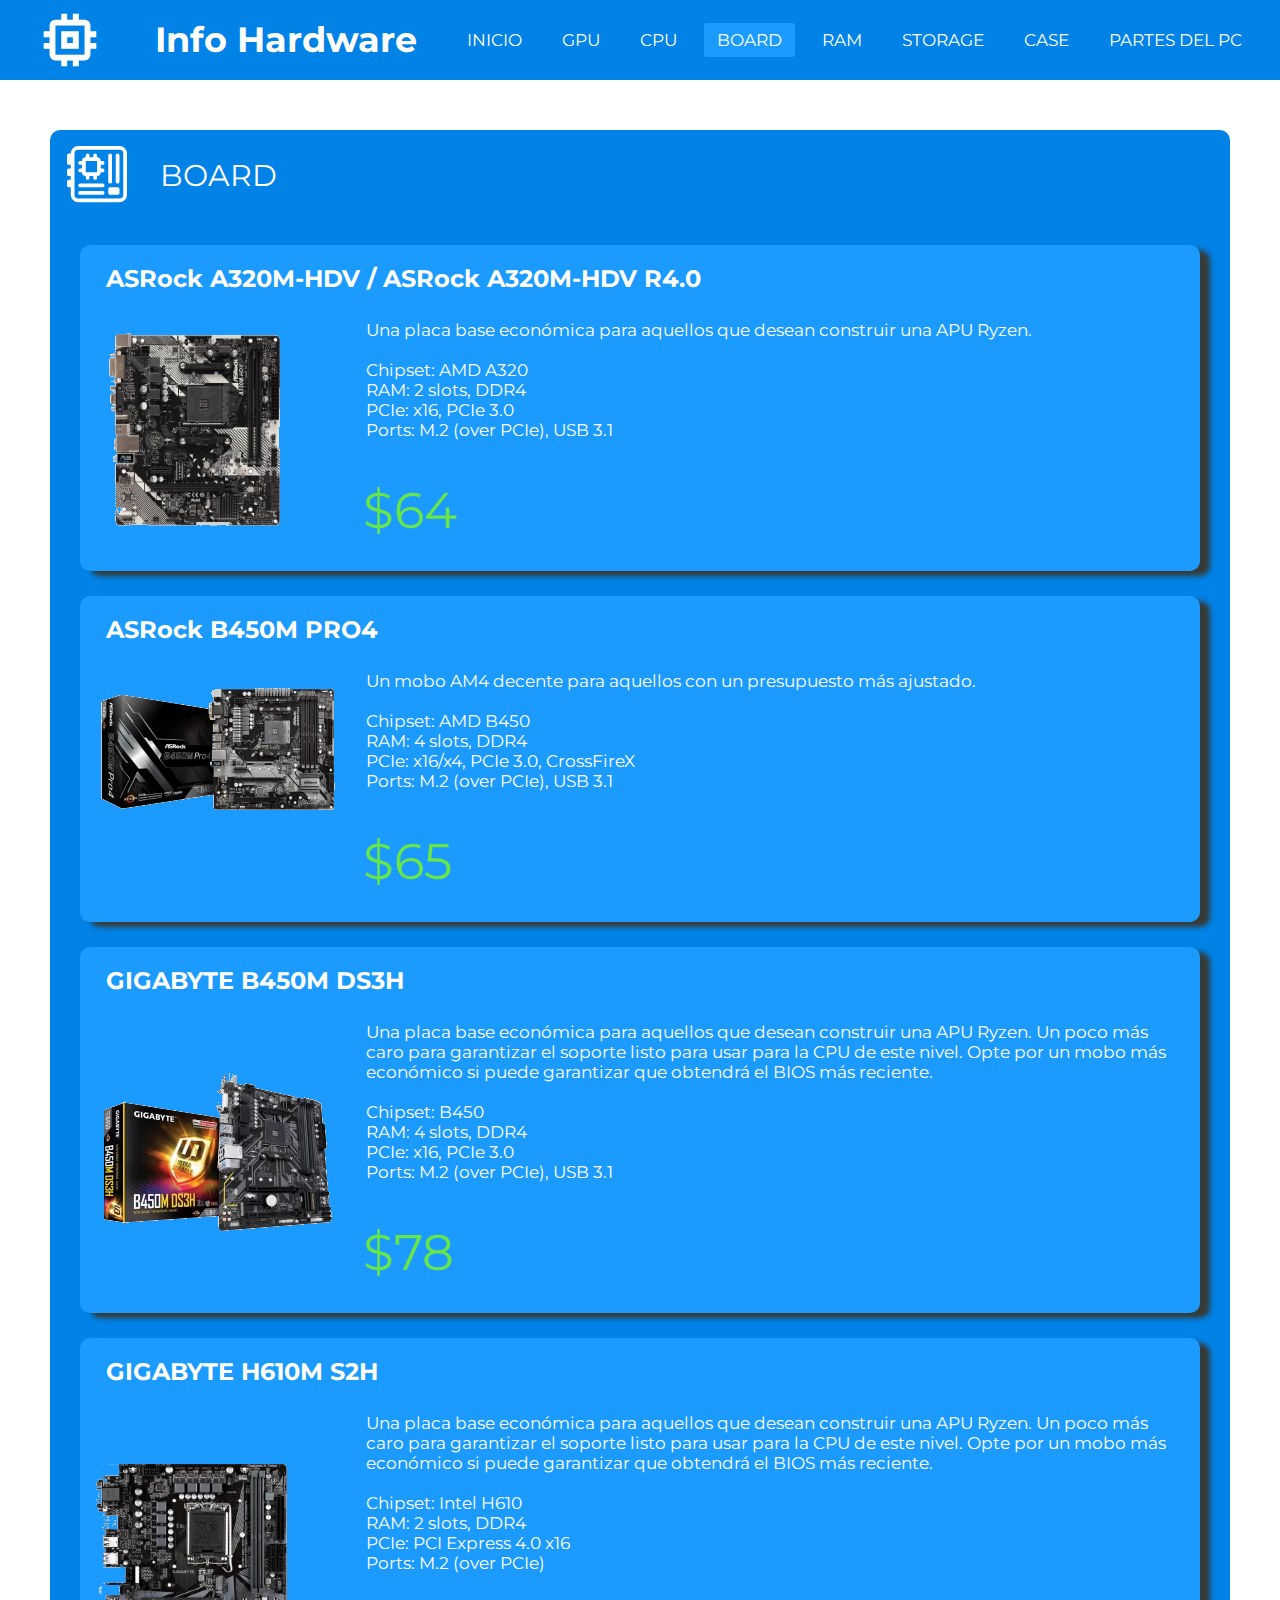
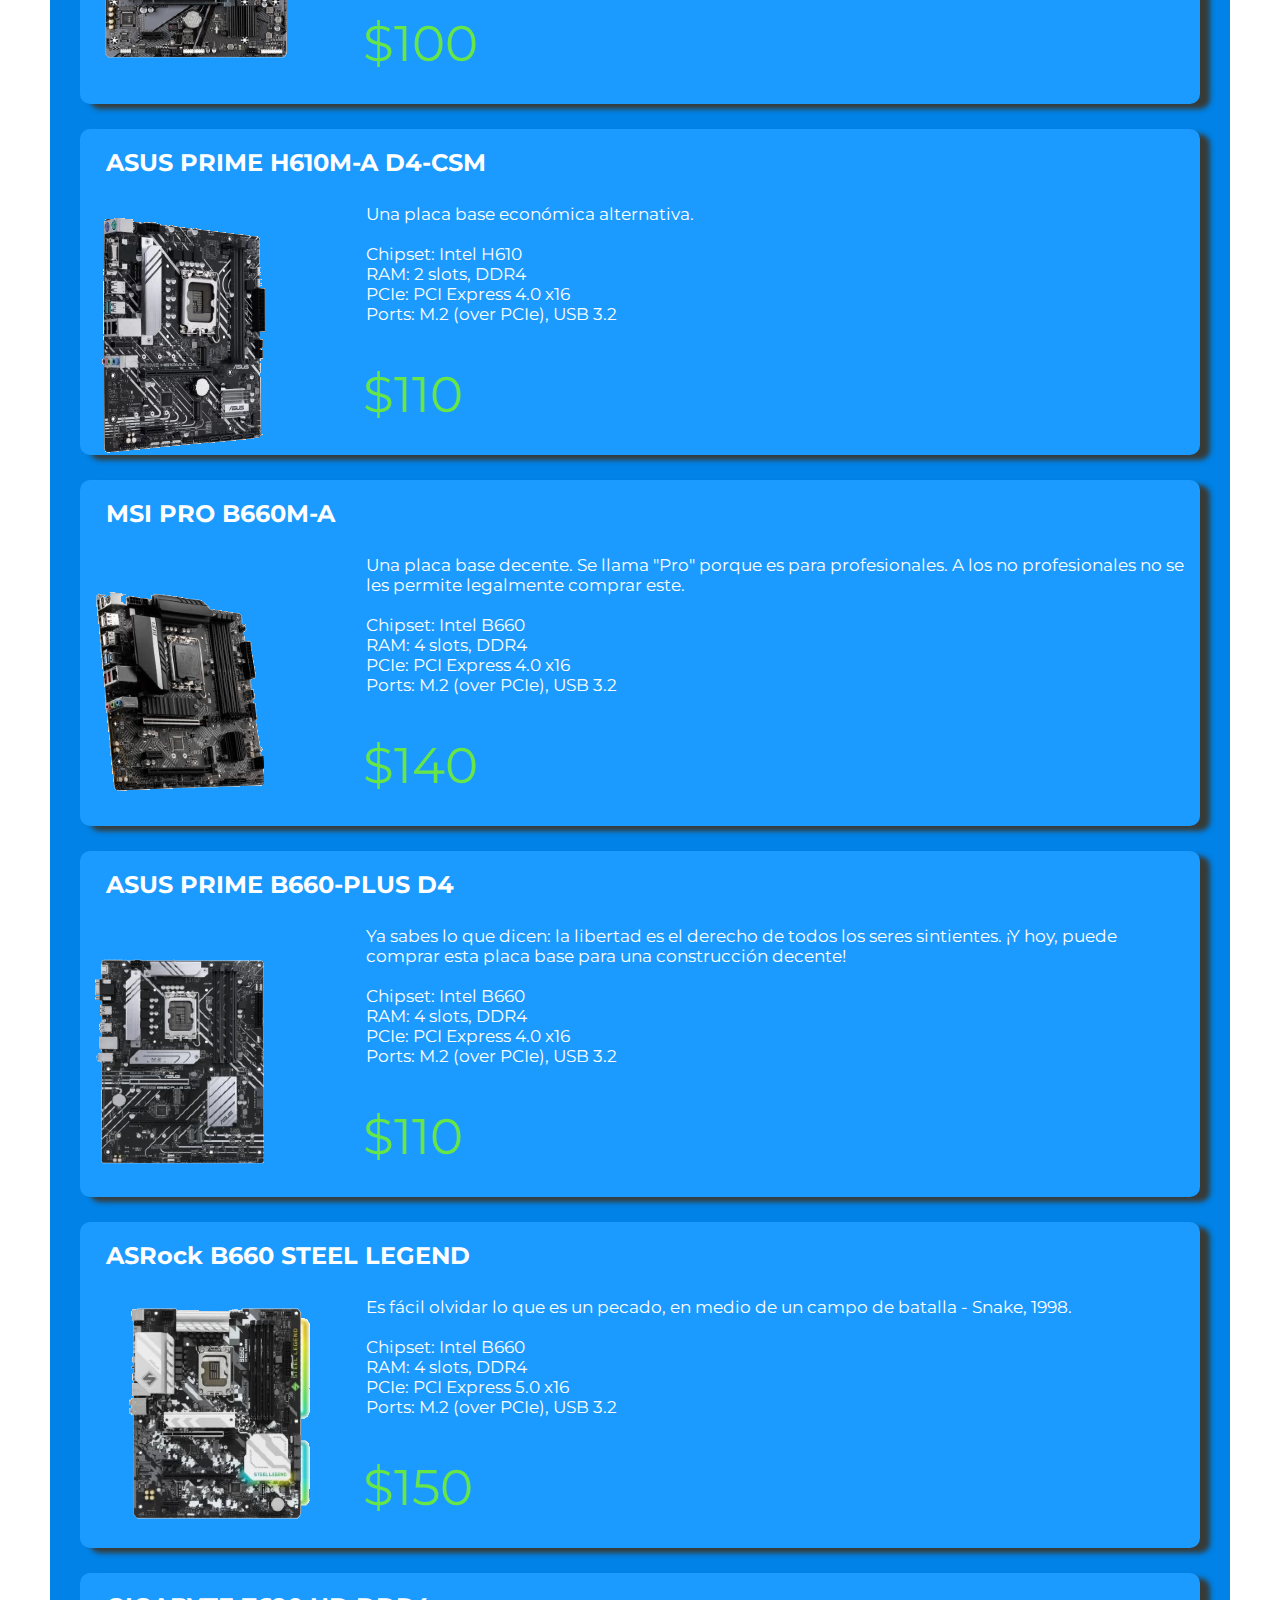
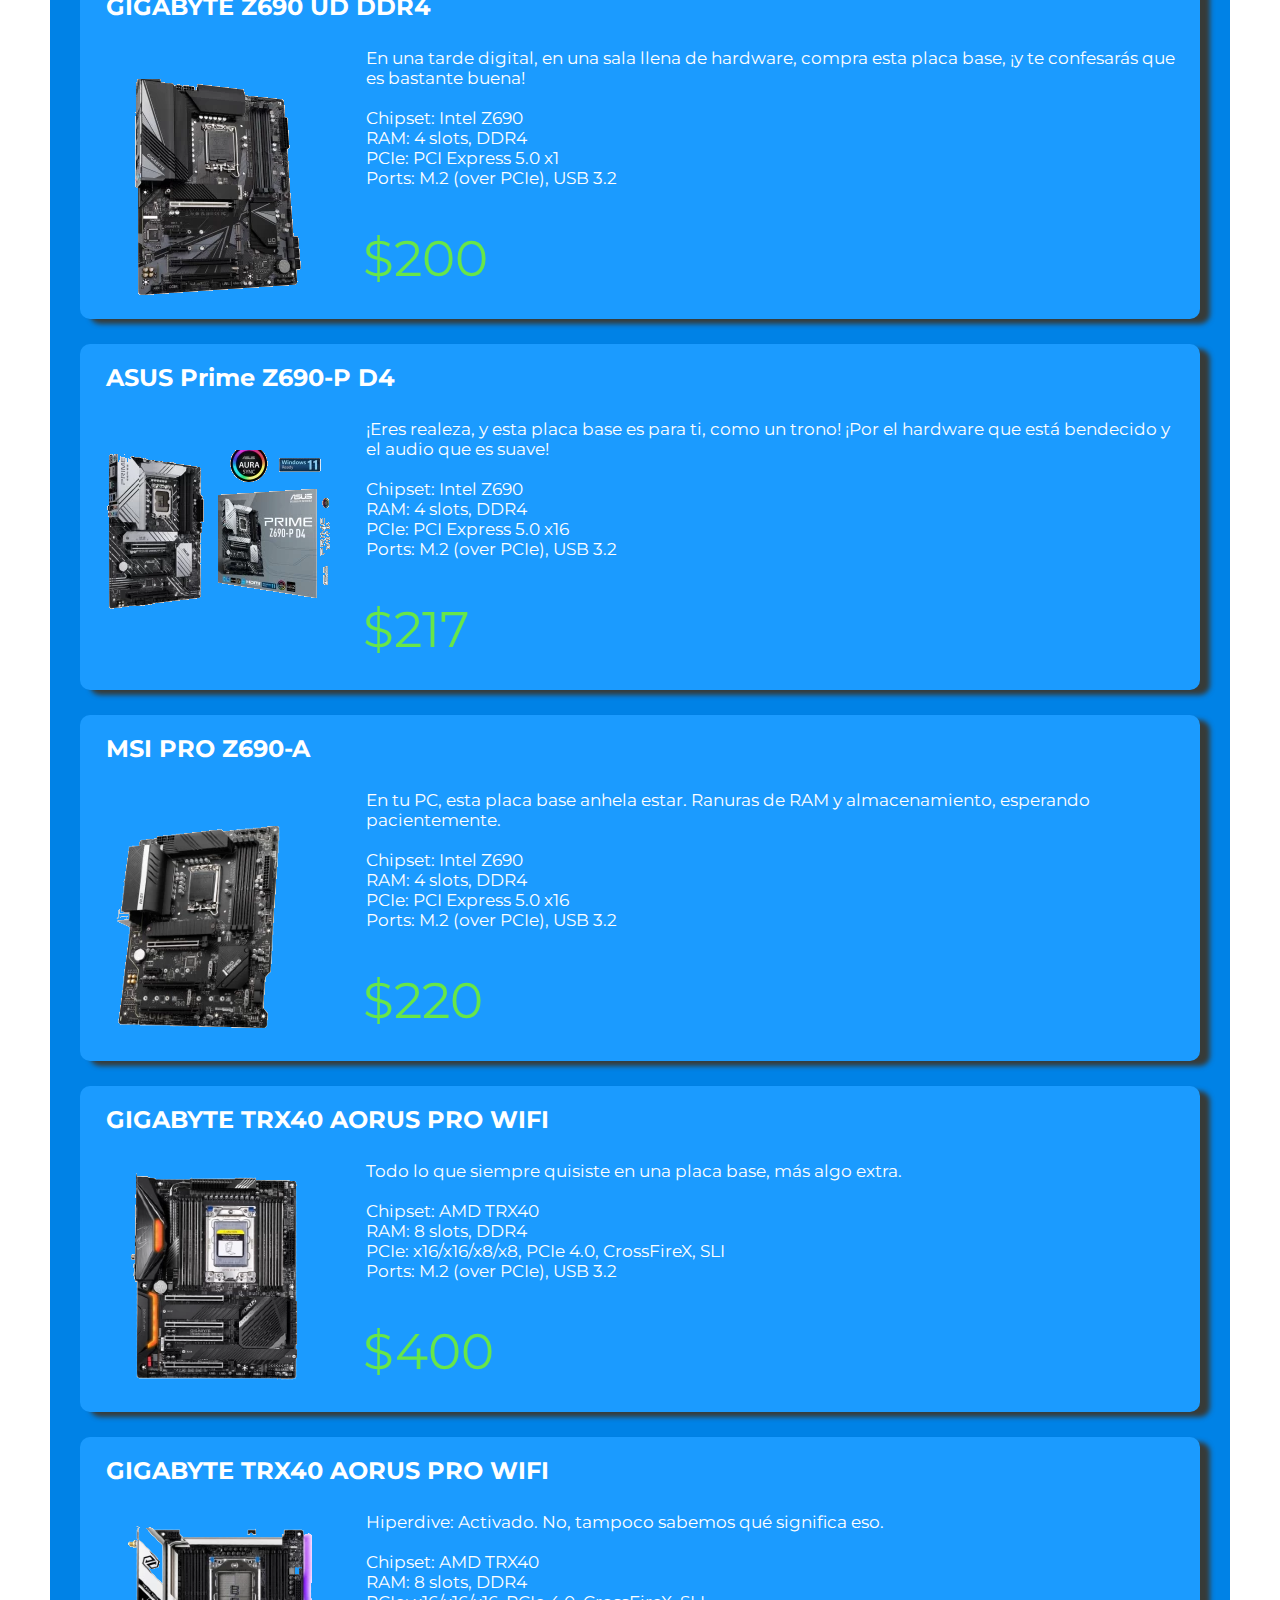
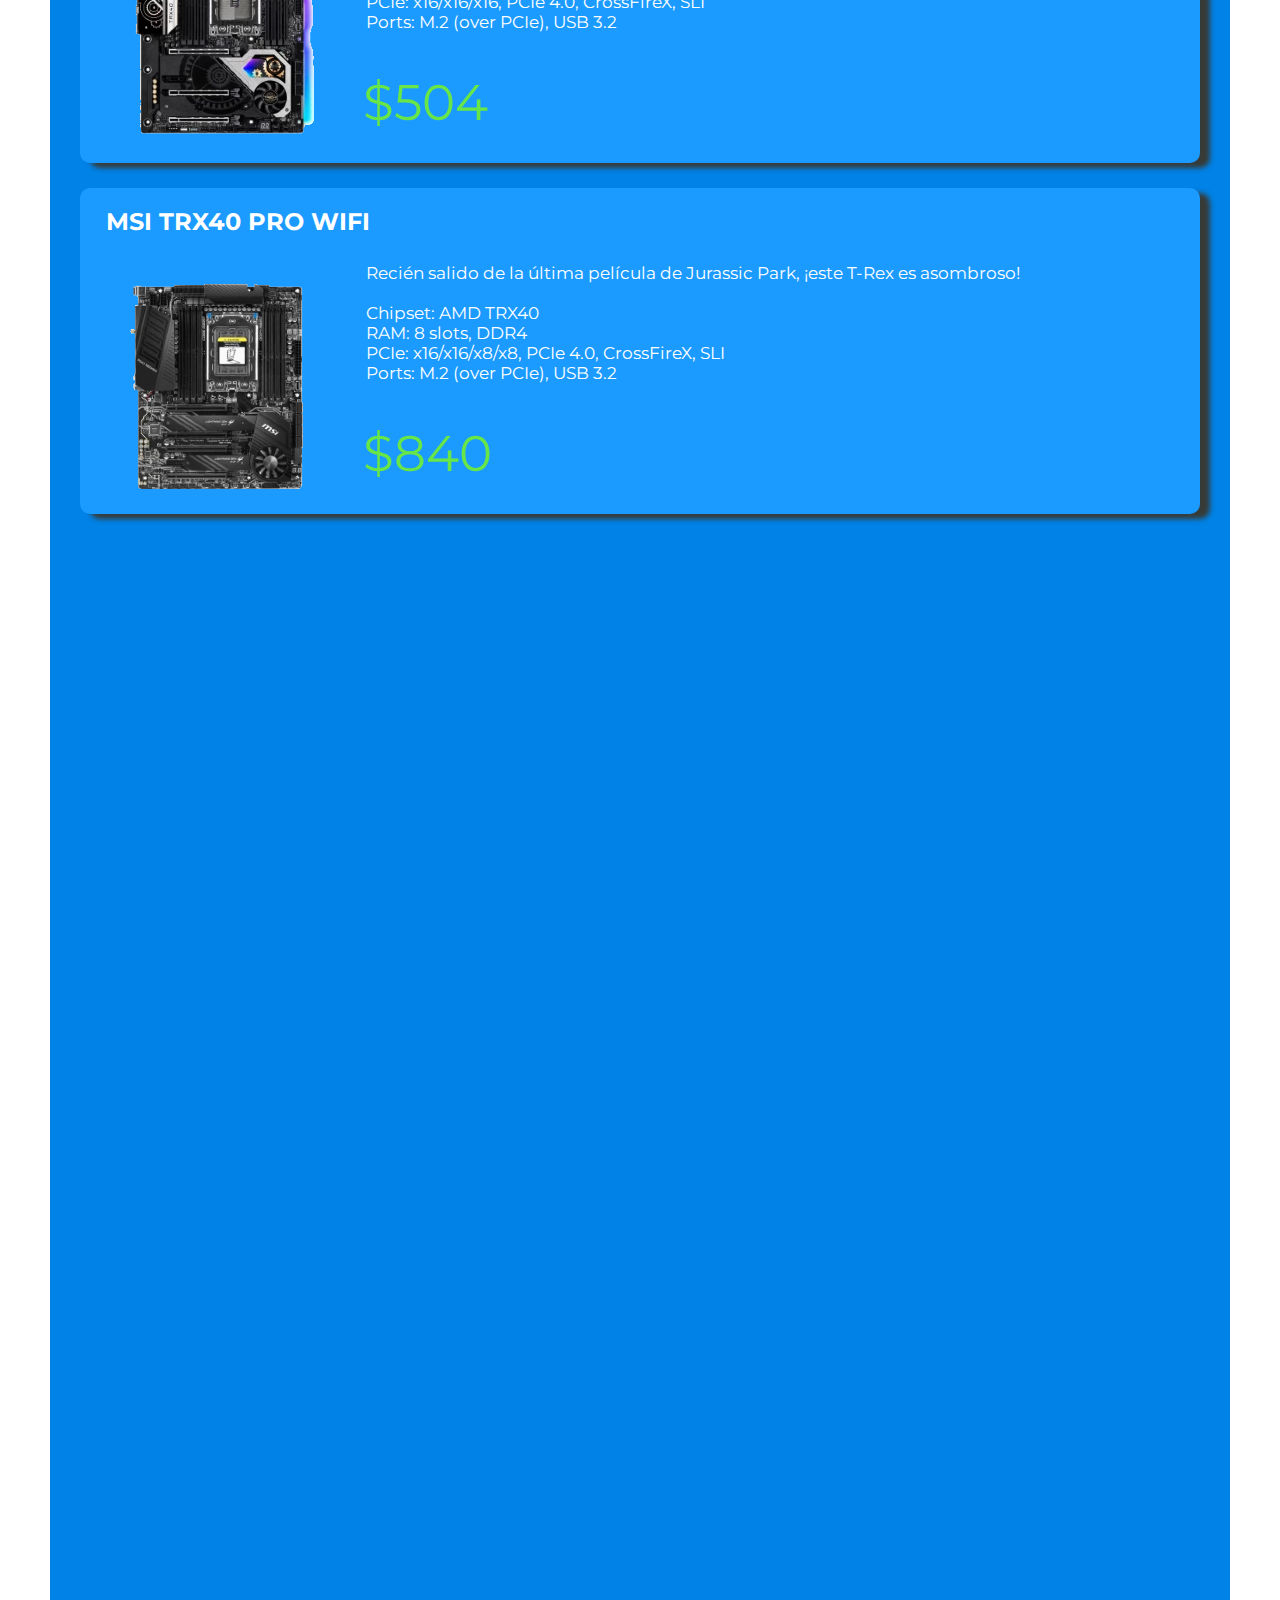
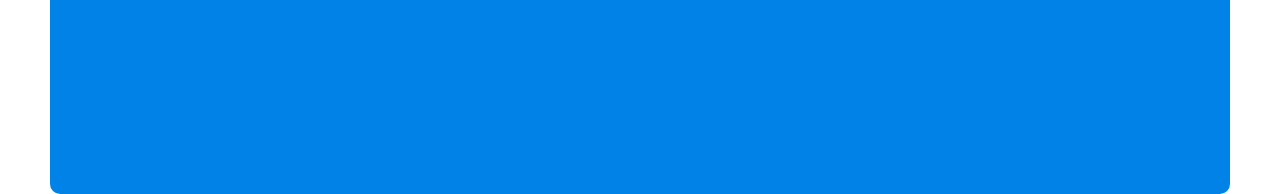
==== InfoSoftware/board.html @ 23f040f6 "Add files via upload" ====
<!DOCTYPE html>
<html>
<head>
    <meta charset='utf-8'>
    <meta http-equiv='X-UA-Compatible' content='IE=edge'>
    <title>Info Hardware</title>
    <meta name='viewport' content='width=device-width, initial-scale=1'>
    <link rel='stylesheet' type='text/css' media='screen' href='main.css'>
    <script src='script.js'></script>
    <link href="https://fonts.googleapis.com/css?family=Lobster" rel="stylesheet" type="text/css">
    <link href='https://fonts.googleapis.com/css?family=Montserrat' rel='stylesheet'>
    <link rel="icon" href="" type="image/icon type">
    <link rel="stylesheet" href="https://cdnjs.cloudflare.com/ajax/libs/font-awesome/4.7.0/css/font-awesome.min.css">
    <link rel="stylesheet" href="https://fonts.googleapis.com/icon?family=Material+Icons">
    <link href="https://cdn.jsdelivr.net/npm/bootstrap@5.1.3/dist/css/bootstrap.min.css" rel="stylesheet" integrity="sha384-1BmE4kWBq78iYhFldvKuhfTAU6auU8tT94WrHftjDbrCEXSU1oBoqyl2QvZ6jIW3">

</head>
<body>
    <nav>
        <i class="material-icons" id="t">memory</i>
        <label class="logo">Info Hardware</label>
        <ul>
            <li><a href="../InfoSoftware/index.html">Inicio</a></li>
            <li><a href="../InfoSoftware/gpu.html">GPU</a></li>
            <li><a href="../InfoSoftware/cpu.html">CPU</a></li>
            <li><a class="active" href="../InfoSoftware/board.html">Board</a></li>
            <li><a href="../InfoSoftware/ram.html">Ram</a></li>
            <li><a href="../InfoSoftware/str.html">Storage</a></li>
            <li><a href="../InfoSoftware/case.html">Case</a></li>
            <li><a href="../InfoSoftware/fuente.html">PARTES DEL PC</a></li>

        </ul>
    </nav>


    <div class="space">
        <svg xmlns="http://www.w3.org/2000/svg" width="16" height="16" fill="currentColor" class="bi bi-motherboard" viewBox="0 0 16 16">
            <path d="M11.5 2a.5.5 0 0 1 .5.5v7a.5.5 0 0 1-1 0v-7a.5.5 0 0 1 .5-.5Zm2 0a.5.5 0 0 1 .5.5v7a.5.5 0 0 1-1 0v-7a.5.5 0 0 1 .5-.5Zm-10 8a.5.5 0 0 0 0 1h6a.5.5 0 0 0 0-1h-6Zm0 2a.5.5 0 0 0 0 1h6a.5.5 0 0 0 0-1h-6ZM5 3a1 1 0 0 0-1 1h-.5a.5.5 0 0 0 0 1H4v1h-.5a.5.5 0 0 0 0 1H4a1 1 0 0 0 1 1v.5a.5.5 0 0 0 1 0V8h1v.5a.5.5 0 0 0 1 0V8a1 1 0 0 0 1-1h.5a.5.5 0 0 0 0-1H9V5h.5a.5.5 0 0 0 0-1H9a1 1 0 0 0-1-1v-.5a.5.5 0 0 0-1 0V3H6v-.5a.5.5 0 0 0-1 0V3Zm0 1h3v3H5V4Zm6.5 7a.5.5 0 0 0-.5.5v1a.5.5 0 0 0 .5.5h2a.5.5 0 0 0 .5-.5v-1a.5.5 0 0 0-.5-.5h-2Z"/>
            <path d="M1 2a2 2 0 0 1 2-2h11a2 2 0 0 1 2 2v11a2 2 0 0 1-2 2H3a2 2 0 0 1-2-2v-2H.5a.5.5 0 0 1-.5-.5v-1A.5.5 0 0 1 .5 9H1V8H.5a.5.5 0 0 1-.5-.5v-1A.5.5 0 0 1 .5 6H1V5H.5a.5.5 0 0 1-.5-.5v-2A.5.5 0 0 1 .5 2H1Zm1 11a1 1 0 0 0 1 1h11a1 1 0 0 0 1-1V2a1 1 0 0 0-1-1H3a1 1 0 0 0-1 1v11Z"/>
          </svg>
        <label class="front">BOARD</label>

   
        <div class="cmp">
            <h2 class="tit2">ASRock A320M-HDV / ASRock A320M-HDV R4.0</h2>
            <p class="prrf">Una placa base económica para aquellos que desean construir una APU Ryzen.<br>
            <br>Chipset: AMD A320<br>RAM: 2 slots, DDR4<br>PCIe: x16, PCIe 3.0<br>Ports: M.2 (over PCIe), USB 3.1</p>
                <p class="price">$64</p>
                <img class="img" src="../InfoSoftware/imagenes/board1.png">
        </div>

        <div class="cmp">
            <h2 class="tit2">ASRock B450M PRO4</h2>
            <p class="prrf">Un mobo AM4 decente para aquellos con un presupuesto más ajustado.<br>
            <br>Chipset: AMD B450<br>RAM: 4 slots, DDR4<br>PCIe: x16/x4, PCIe 3.0, CrossFireX<br>Ports: M.2 (over PCIe), USB 3.1</p>
                <p class="price">$65</p>
                <img class="img" src="../InfoSoftware/imagenes/board2.png">
        </div>

        <div class="cmp">
            <h2 class="tit2">GIGABYTE B450M DS3H</h2>
            <p class="prrf">Una placa base económica para aquellos que desean construir una APU Ryzen. Un poco más caro para garantizar el soporte listo para usar para la CPU de este nivel. Opte por un mobo más económico si puede garantizar que obtendrá el BIOS más reciente.<br>
            <br>Chipset: B450<br>RAM: 4 slots, DDR4<br>PCIe: x16, PCIe 3.0<br>Ports: M.2 (over PCIe), USB 3.1</p>
                <p class="price">$78</p>
                <img class="img" src="../InfoSoftware/imagenes/board3.png">
        </div>

        <div class="cmp">
            <h2 class="tit2">GIGABYTE H610M S2H</h2>
            <p class="prrf">Una placa base económica para aquellos que desean construir una APU Ryzen. Un poco más caro para garantizar el soporte listo para usar para la CPU de este nivel. Opte por un mobo más económico si puede garantizar que obtendrá el BIOS más reciente.<br>
            <br>Chipset: Intel H610<br>RAM: 2 slots, DDR4<br>PCIe: PCI Express 4.0 x16<br>Ports: M.2 (over PCIe)</p>
                <p class="price">$100</p>
                <img class="img" src="../InfoSoftware/imagenes/board4.png">
        </div>

        <div class="cmp">
            <h2 class="tit2">ASUS PRIME H610M-A D4-CSM</h2>
            <p class="prrf">Una placa base económica alternativa.<br>
            <br>Chipset: Intel H610<br>RAM: 2 slots, DDR4<br>PCIe: PCI Express 4.0 x16<br>Ports: M.2 (over PCIe), USB 3.2</p>
                <p class="price">$110</p>
                <img class="img" src="../InfoSoftware/imagenes/board5.png">
        </div>

        <div class="cmp">
            <h2 class="tit2">MSI PRO B660M-A</h2>
            <p class="prrf">Una placa base decente. Se llama "Pro" porque es para profesionales. A los no profesionales no se les permite legalmente comprar este.<br>
            <br>Chipset: Intel B660<br>RAM: 4 slots, DDR4<br>PCIe: PCI Express 4.0 x16<br>Ports: M.2 (over PCIe), USB 3.2</p>
                <p class="price">$140</p>
                <img class="img" src="../InfoSoftware/imagenes/board6.png">
        </div>

        <div class="cmp">
            <h2 class="tit2">ASUS PRIME B660-PLUS D4</h2>
            <p class="prrf">Ya sabes lo que dicen: la libertad es el derecho de todos los seres sintientes. ¡Y hoy, puede comprar esta placa base para una construcción decente!<br>
            <br>Chipset: Intel B660<br>RAM: 4 slots, DDR4<br>PCIe: PCI Express 4.0 x16<br>Ports: M.2 (over PCIe), USB 3.2</p>
                <p class="price">$110</p>
                <img class="img" src="../InfoSoftware/imagenes/board7.png">
        </div>
        
        <div class="cmp">
            <h2 class="tit2">ASRock B660 STEEL LEGEND</h2>
            <p class="prrf">Es fácil olvidar lo que es un pecado, en medio de un campo de batalla - Snake, 1998.<br>
            <br>Chipset: Intel B660<br>RAM: 4 slots, DDR4<br>PCIe: PCI Express 5.0 x16<br>Ports: M.2 (over PCIe), USB 3.2</p>
                <p class="price">$150</p>
                <img class="img" src="../InfoSoftware/imagenes/board8.png">
        </div>

        <div class="cmp">
            <h2 class="tit2">GIGABYTE Z690 UD DDR4</h2>
            <p class="prrf">En una tarde digital, en una sala llena de hardware, compra esta placa base, ¡y te confesarás que es bastante buena!<br>
            <br>Chipset: Intel Z690<br>RAM: 4 slots, DDR4<br>PCIe: PCI Express 5.0 x1<br>Ports: M.2 (over PCIe), USB 3.2</p>
                <p class="price">$200</p>
                <img class="img" src="../InfoSoftware/imagenes/board9.png">
        </div>

        <div class="cmp">
            <h2 class="tit2">ASUS Prime Z690-P D4</h2>
            <p class="prrf">¡Eres realeza, y esta placa base es para ti, como un trono! ¡Por el hardware que está bendecido y el audio que es suave!<br>
            <br>Chipset: Intel Z690<br>RAM: 4 slots, DDR4<br>PCIe: PCI Express 5.0 x16<br>Ports: M.2 (over PCIe), USB 3.2 </p>
                <p class="price">$217</p>
                <img class="img" src="../InfoSoftware/imagenes/board10.png">
        </div>

        <div class="cmp">
            <h2 class="tit2">MSI PRO Z690-A</h2>
            <p class="prrf">En tu PC, esta placa base anhela estar. Ranuras de RAM y almacenamiento, esperando pacientemente.<br>
            <br>Chipset: Intel Z690<br>RAM: 4 slots, DDR4<br>PCIe: PCI Express 5.0 x16<br>Ports: M.2 (over PCIe), USB 3.2 </p>
                <p class="price">$220</p>
                <img class="img" src="../InfoSoftware/imagenes/board11.png">
        </div>

        <div class="cmp">
            <h2 class="tit2">GIGABYTE TRX40 AORUS PRO WIFI</h2>
            <p class="prrf">Todo lo que siempre quisiste en una placa base, más algo extra.<br>
            <br>Chipset: AMD TRX40<br>RAM: 8 slots, DDR4<br>PCIe: x16/x16/x8/x8, PCIe 4.0, CrossFireX, SLI<br>Ports: M.2 (over PCIe), USB 3.2</p>
                <p class="price">$400</p>
                <img class="img" src="../InfoSoftware/imagenes/board12.png">
        </div>

        <div class="cmp">
            <h2 class="tit2">GIGABYTE TRX40 AORUS PRO WIFI</h2>
            <p class="prrf">Hiperdive: Activado. No, tampoco sabemos qué significa eso.<br>
            <br>Chipset: AMD TRX40<br>RAM: 8 slots, DDR4<br>PCIe: x16/x16/x16, PCIe 4.0, CrossFireX, SLI<br>Ports: M.2 (over PCIe), USB 3.2</p>
                <p class="price">$504</p>
                <img class="img" src="../InfoSoftware/imagenes/board13.png">
        </div>

        <div class="cmp">
            <h2 class="tit2">MSI TRX40 PRO WIFI</h2>
            <p class="prrf">Recién salido de la última película de Jurassic Park, ¡este T-Rex es asombroso!<br>
            <br>Chipset: AMD TRX40<br>RAM: 8 slots, DDR4<br>PCIe: x16/x16/x8/x8, PCIe 4.0, CrossFireX, SLI<br>Ports: M.2 (over PCIe), USB 3.2</p>
                <p class="price">$840</p>
                <img class="img" src="../InfoSoftware/imagenes/board14.png">
        </div>
        
        
    </div>
    </div>
    
</body>
</html>
---- InfoSoftware/main.css ----
*{
    padding: 0px;
    margin: 0px;
    text-decoration: none;
    list-style: none;
    box-sizing: border-box;
}

body{
    font-family: montserrat;
}

nav{
    background-color: #0082e6;
    height: 80px;
    width: 100%;
}

label.logo{
    color: white;
    font-size: 35px;
    line-height: 80px;
    padding: 0 15px;
    font-weight: bold;
    position: absolute;
}

nav ul{
    float:right;
    margin-right: 20px;
}

nav ul li{
    display: inline-block;
    line-height: 80px;
    margin: 0 5px;
}

nav ul li a{
    color:white;
    font-size: 17px;
    text-transform: uppercase;
    padding: 7px 13px;
    border-radius: 3px;
}

a.active,a:hover{
    background-color: #1b9bff;
    transition: .5s;
}

.tit{
    font-weight: bold;
}

#t{
    color: white;
    font-size: 70px;
    line-height: 80px;
    padding: 0 35px;
}

.space{
    background-color: #0082e6;
    border-radius: 10px;
    margin-top: 50px;
    margin-left: 50px;
    margin-right: 50px;
    padding-bottom: 100%;
}

.front{
    color:white;
    font-size: 30px;
    text-transform: uppercase;
    padding: 7px 13px;
    position: absolute;
    margin-top: 20px;
    margin-left: 20px;
}

.space svg{
    width: 60px;
    height: 80px;
    margin-left: 17px;
    margin-top: 6px;
    color: white;
}

.cmp{
    background-color: #1b9bff;
    margin-left: 30px;
    margin-right: 30px;
    margin-top: 25px;
    border-radius: 10px;
    box-shadow: 10px 5px 5px rgb(55, 59, 56);
    color: white;
    padding: 7px 13px;
    padding-bottom: 30px;
    
}

.cmp img{
    display: inline-block;
    position: relative;
    float: left;
    margin-top: -210px;
}

.tit2{
    font-weight: bold;
    padding: 7px 13px;
    margin-top:5px;
}

.prrf{
    position: relative;
    padding-left: 13px;
    margin-top: 20px;
    margin-left: 260px;
    font-size: 17px;
}

.prrf-main{
    position: relative;
    padding-left: 13px;
    margin-top: 20px;
    margin-left: 13px;
    font-size: 17px;
}

.cmp-main{
    background-color: #1b9bff;
    margin-left: 30px;
    margin-right: 30px;
    margin-top: 25px;
    border-radius: 10px;
    box-shadow: 10px 5px 5px black;
    color: white;
    padding: 7px 13px;
    padding-bottom: 5%
}

.price{
    margin-left: 270px;
    margin-top: 40px;
    font-size: 50px;
    color: rgb(104, 230, 72);
}
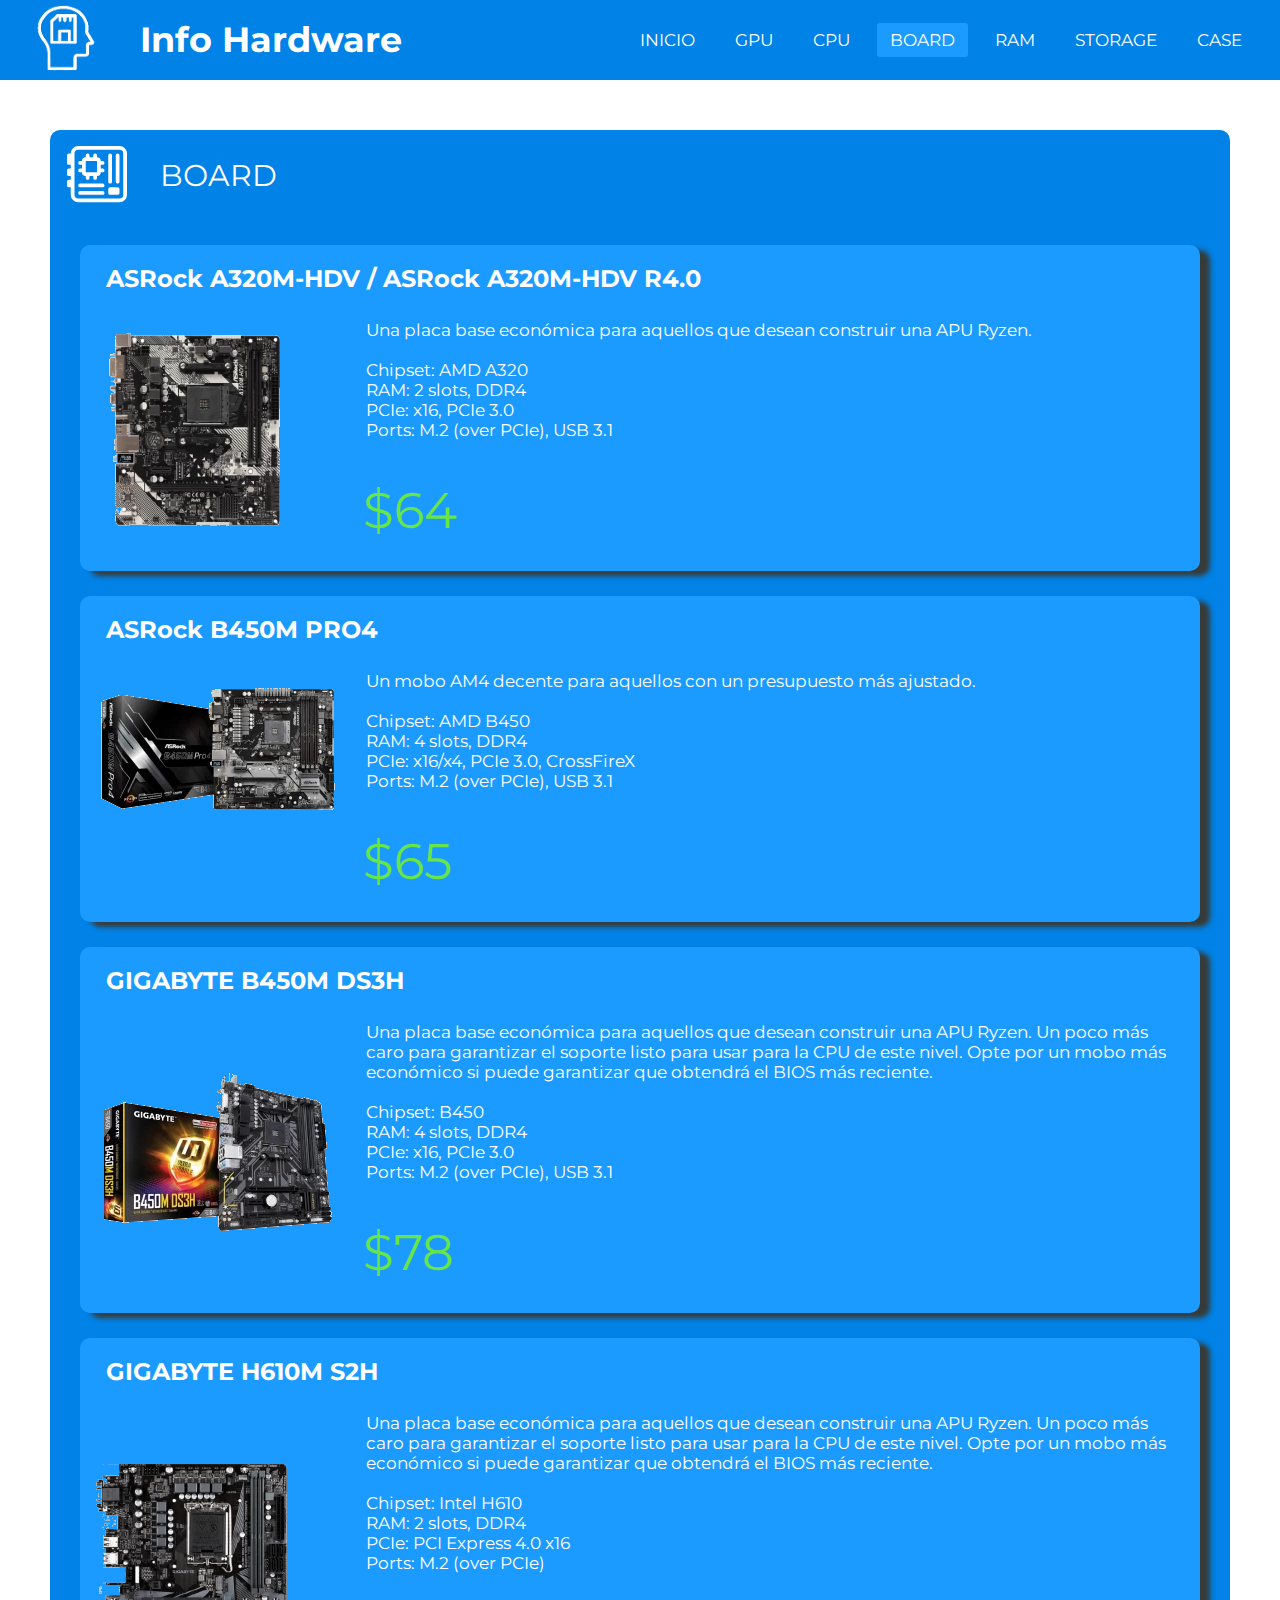
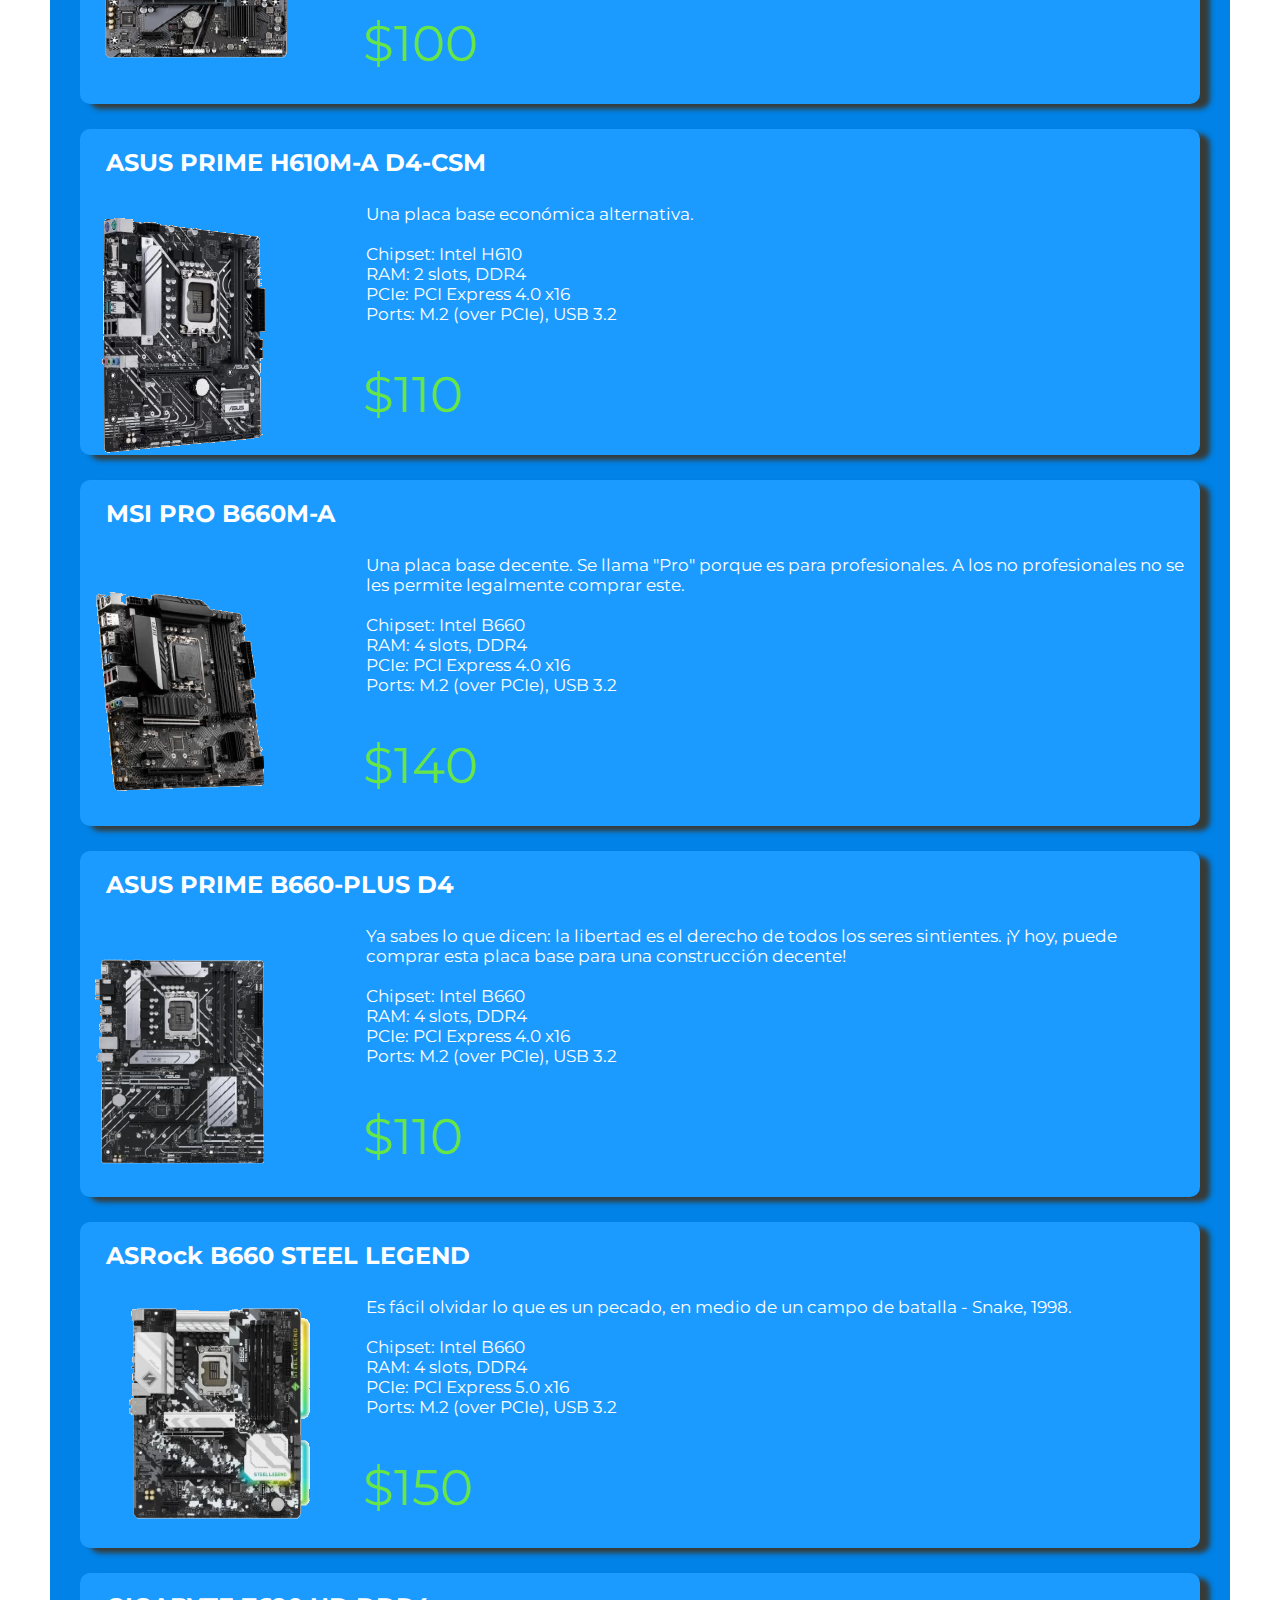
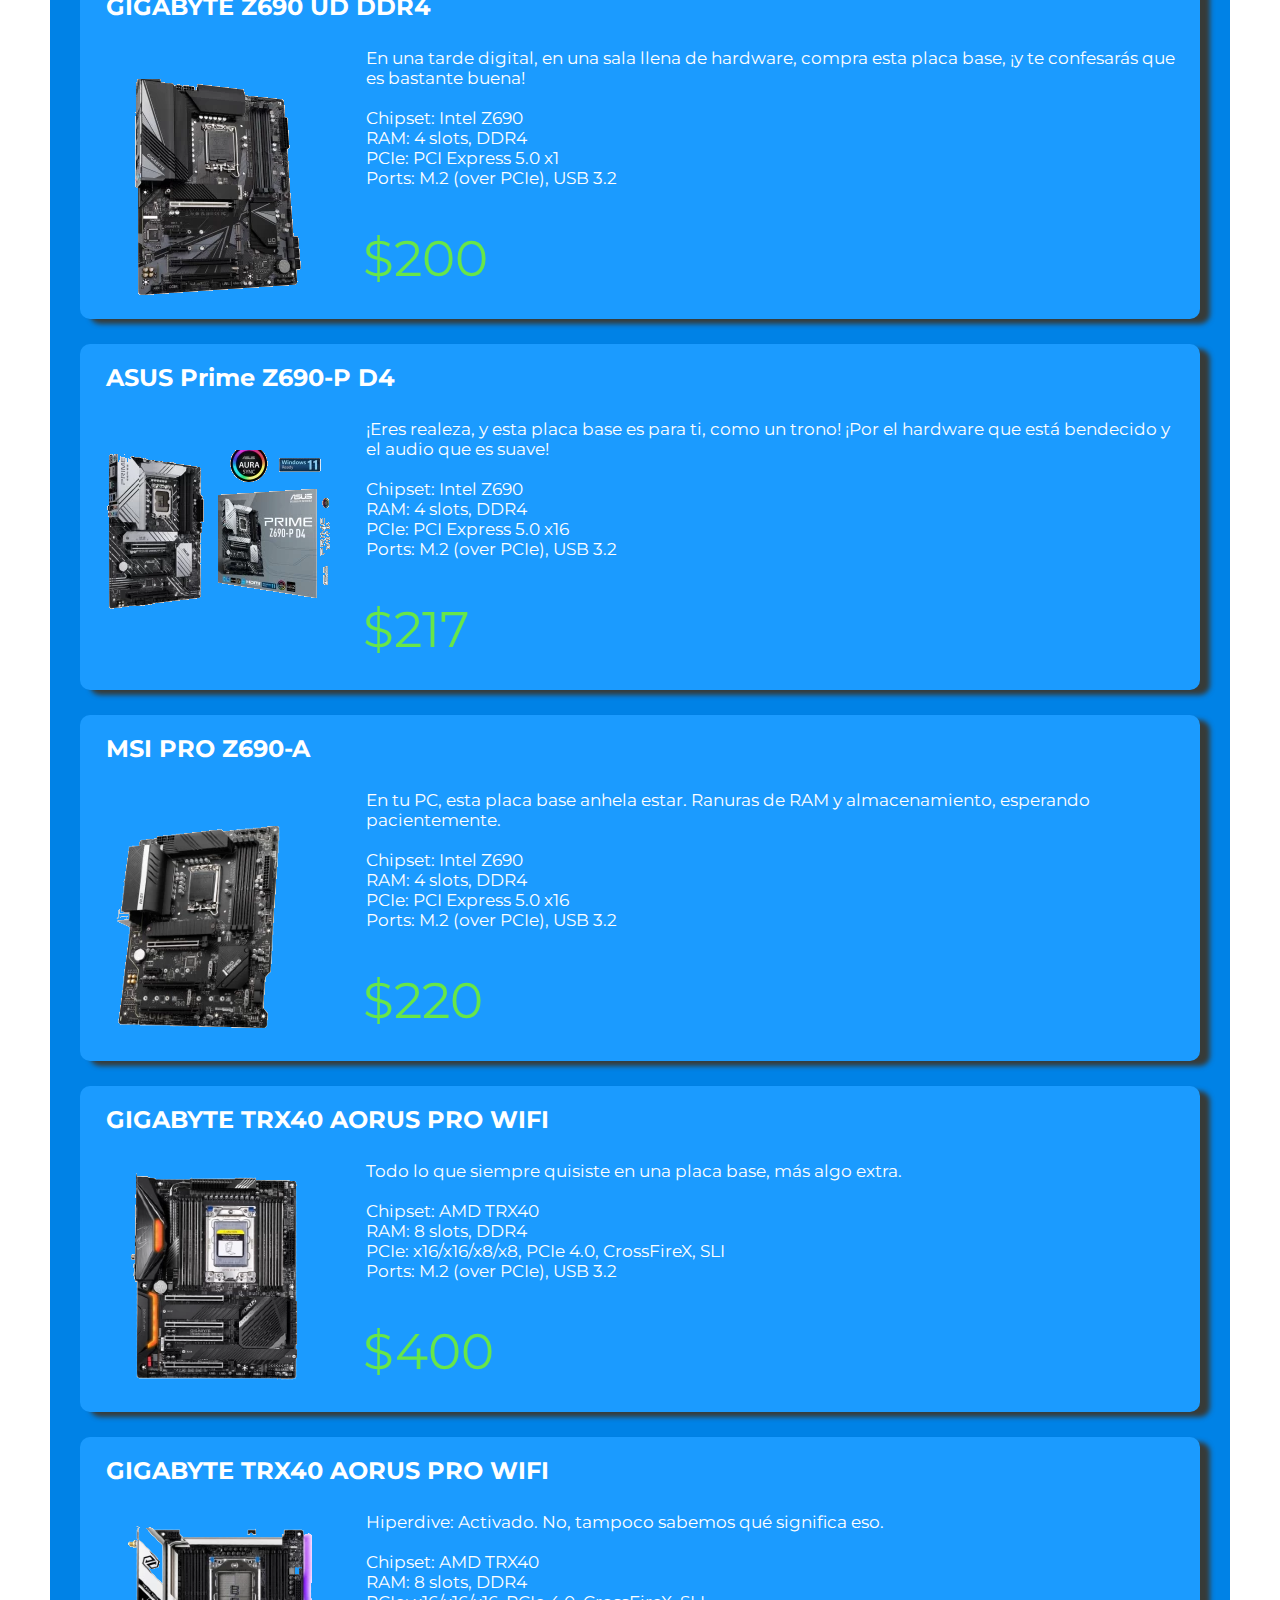
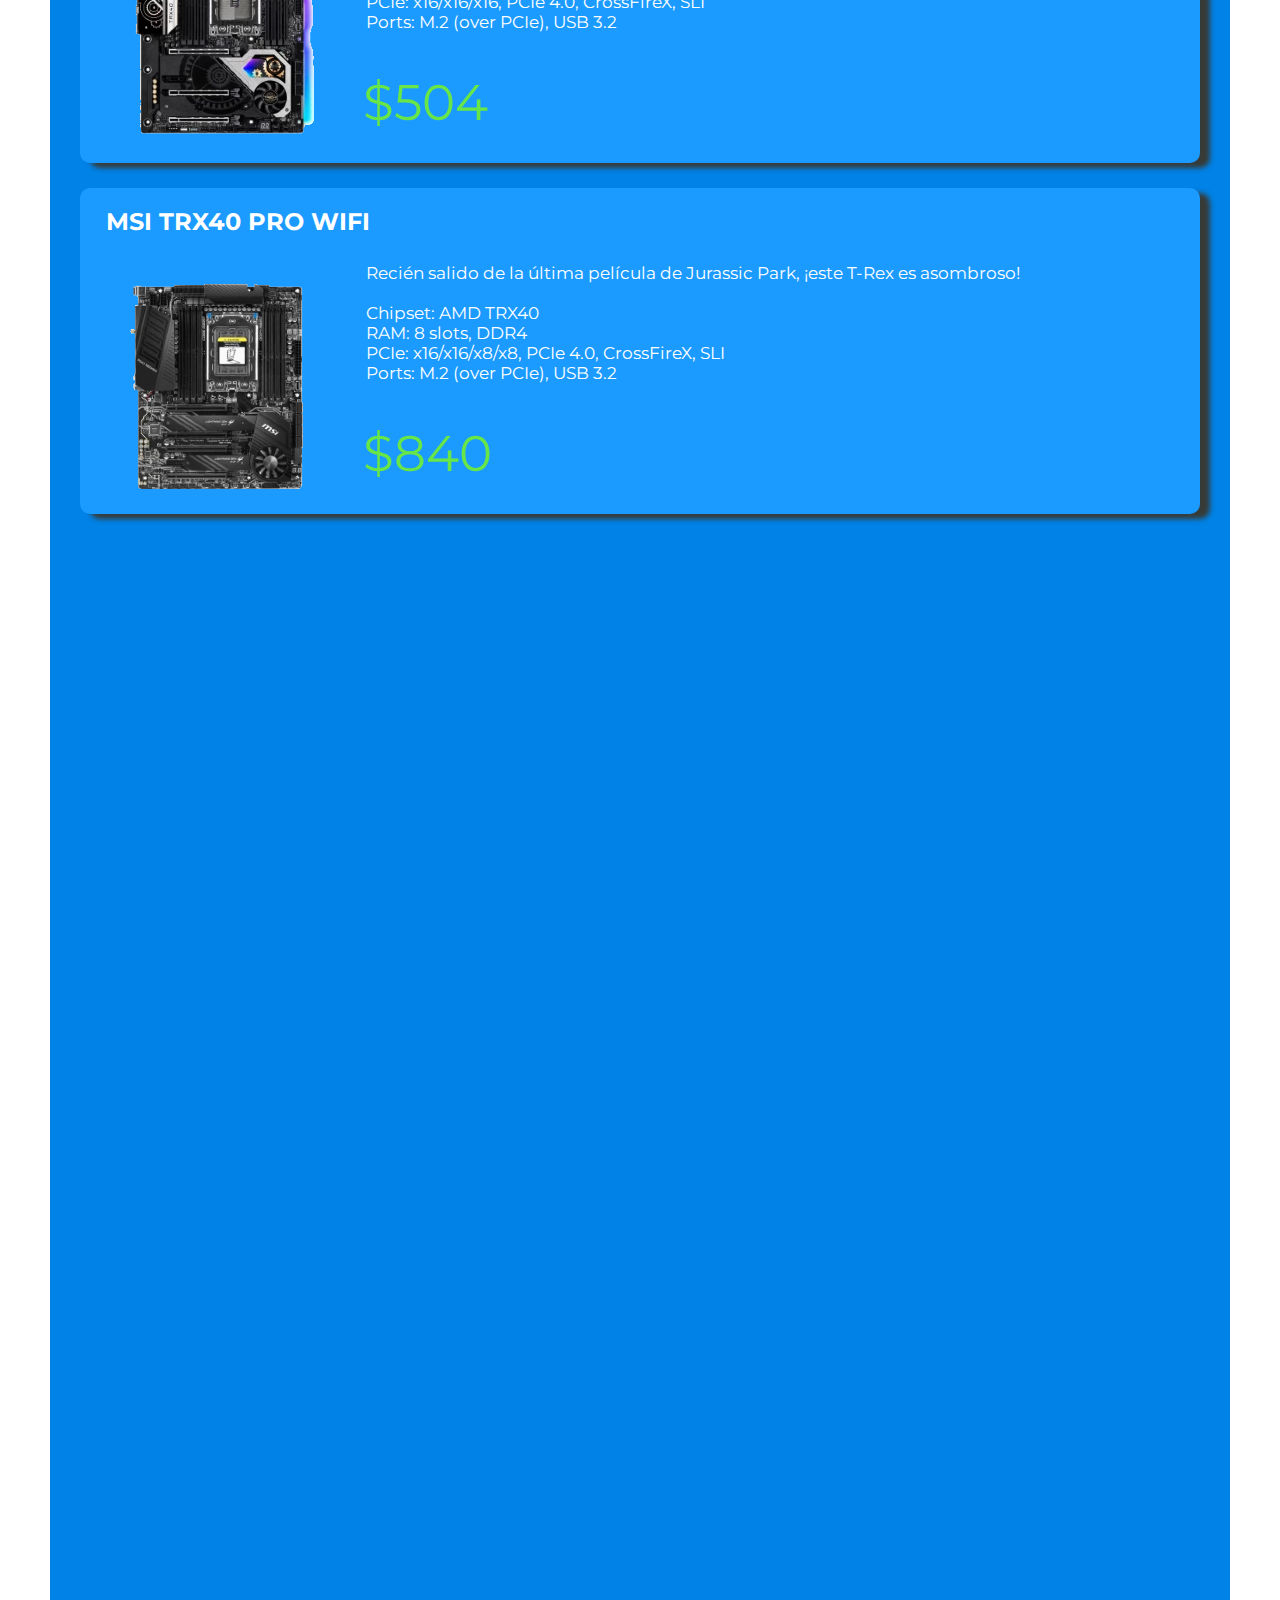
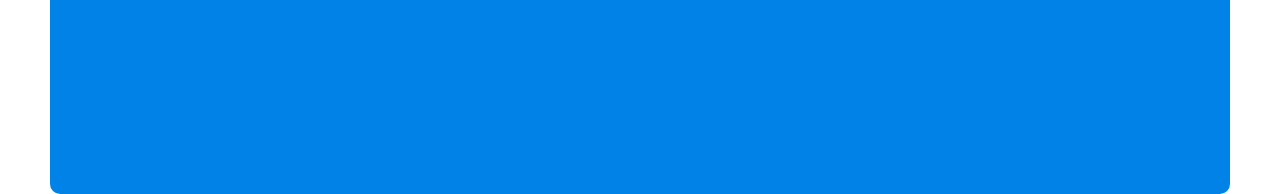
==== commit 4d1e982d: "Add files via upload" ====
--- a/InfoSoftware/board.html
+++ b/InfoSoftware/board.html
@@ -12,12 +12,13 @@
     <link rel="icon" href="" type="image/icon type">
     <link rel="stylesheet" href="https://cdnjs.cloudflare.com/ajax/libs/font-awesome/4.7.0/css/font-awesome.min.css">
     <link rel="stylesheet" href="https://fonts.googleapis.com/icon?family=Material+Icons">
+    <link class="favicon" rel="shortcut icon" type="image/png" href="../InfoSoftware/imagenes/favicon.png"/>
     <link href="https://cdn.jsdelivr.net/npm/bootstrap@5.1.3/dist/css/bootstrap.min.css" rel="stylesheet" integrity="sha384-1BmE4kWBq78iYhFldvKuhfTAU6auU8tT94WrHftjDbrCEXSU1oBoqyl2QvZ6jIW3">
 
 </head>
 <body>
     <nav>
-        <i class="material-icons" id="t">memory</i>
+        <img class="img" src="../InfoSoftware/imagenes/icon.png">
         <label class="logo">Info Hardware</label>
         <ul>
             <li><a href="../InfoSoftware/index.html">Inicio</a></li>
@@ -27,8 +28,6 @@
             <li><a href="../InfoSoftware/ram.html">Ram</a></li>
             <li><a href="../InfoSoftware/str.html">Storage</a></li>
             <li><a href="../InfoSoftware/case.html">Case</a></li>
-            <li><a href="../InfoSoftware/fuente.html">PARTES DEL PC</a></li>
-
         </ul>
     </nav>
 
--- a/InfoSoftware/main.css
+++ b/InfoSoftware/main.css
@@ -23,6 +23,7 @@
     padding: 0 15px;
     font-weight: bold;
     position: absolute;
+    margin-left: 20px;
 }
 
 nav ul{
@@ -147,3 +148,15 @@
     font-size: 50px;
     color: rgb(104, 230, 72);
 }
+
+.prrf2{
+    position: relative;
+    padding-left: 0px;
+    margin-top: 20px;
+    margin-left: 40px;
+    font-size: 17px;
+}
+
+.favicon{
+    margin-left: 50px;
+}
